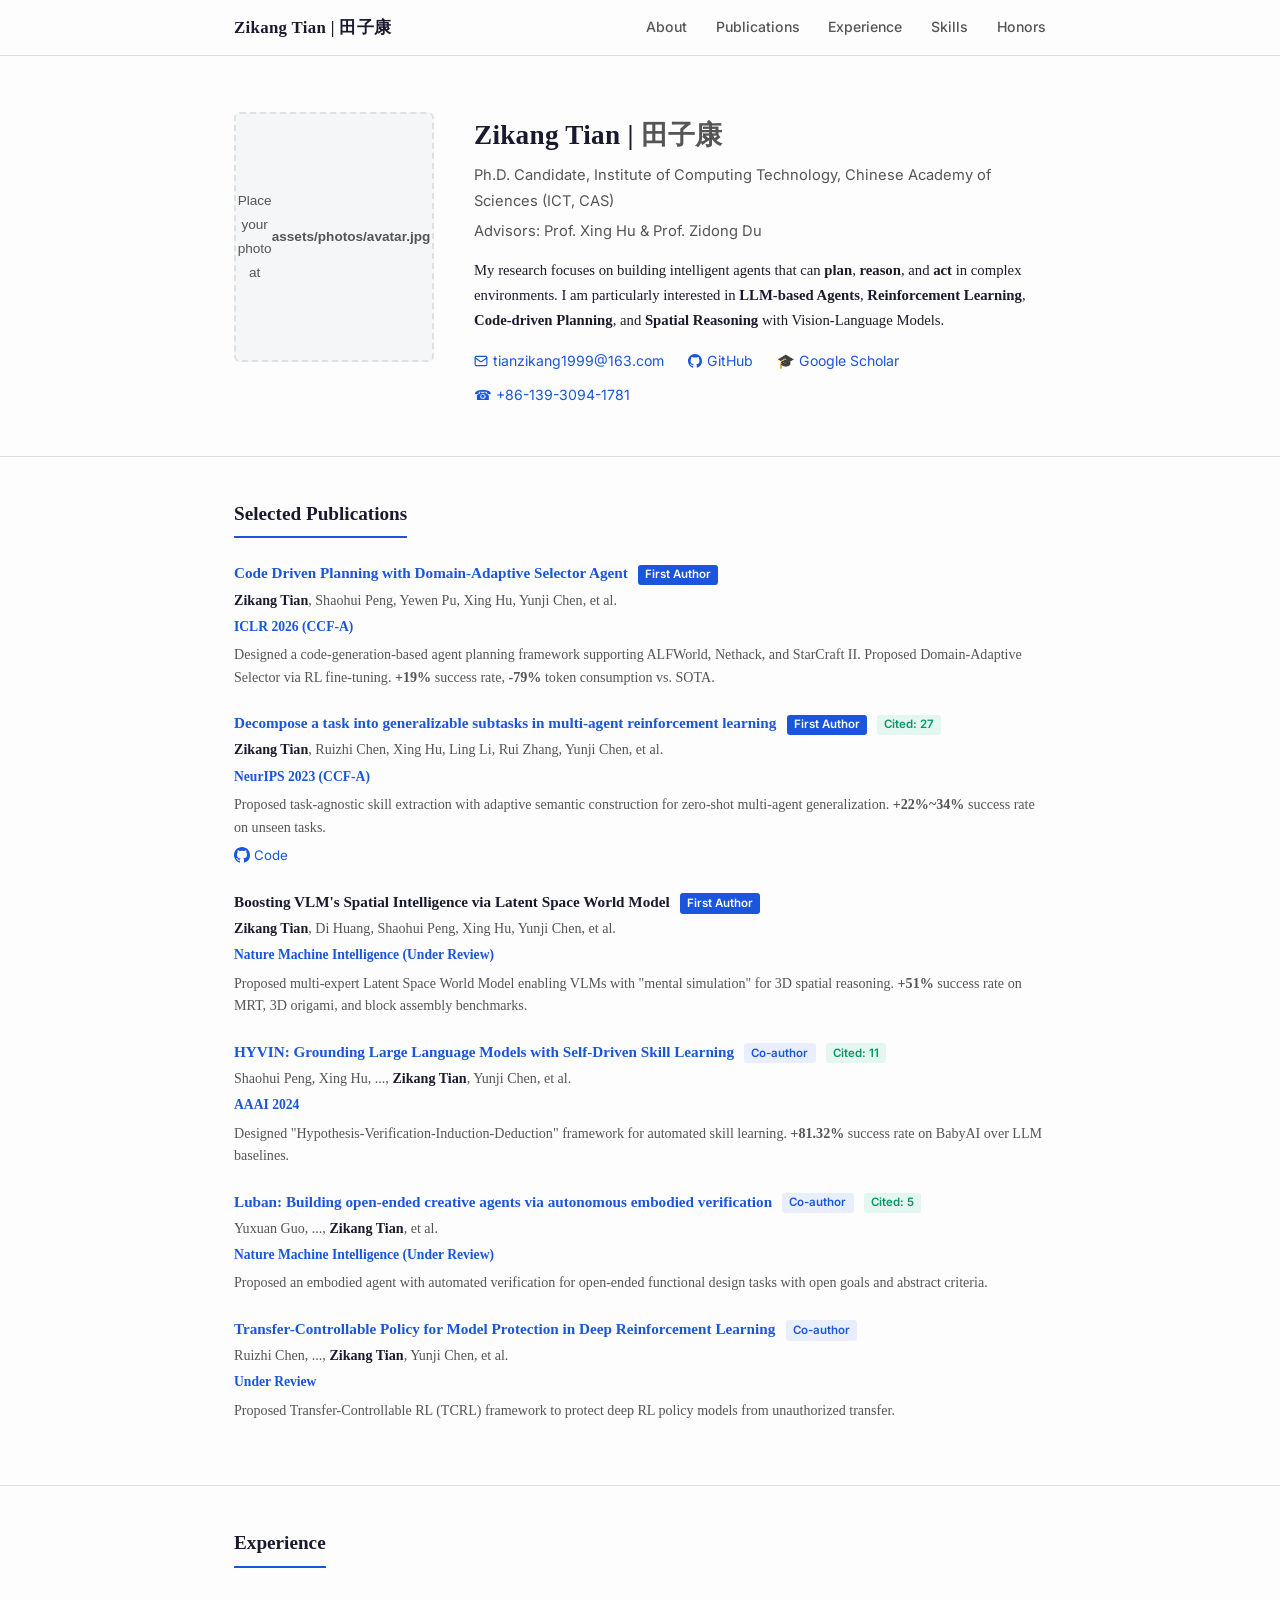
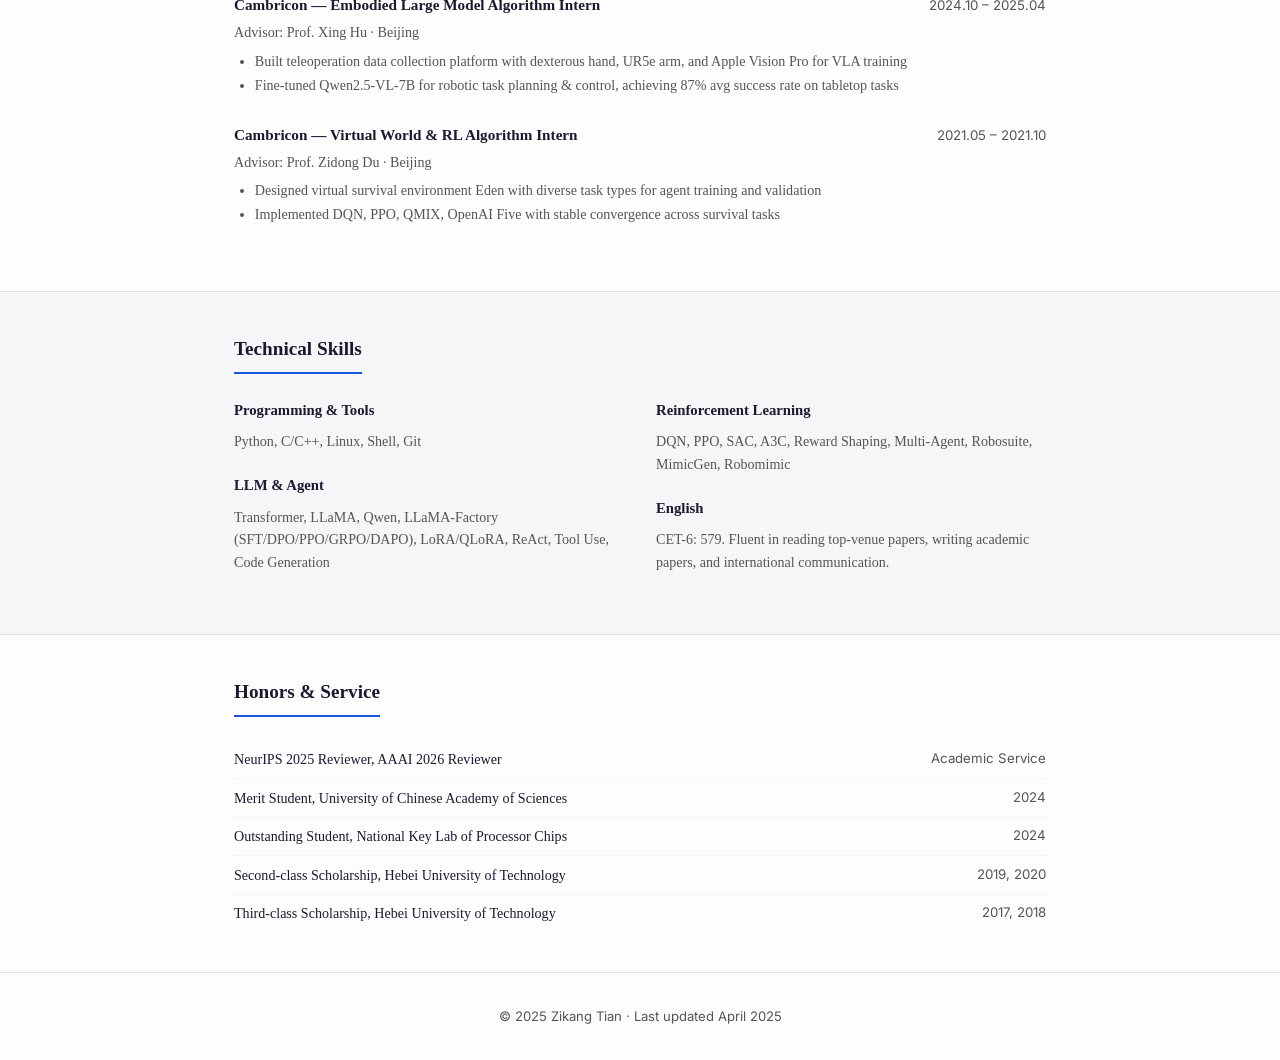
==== index.html @ a2cfc048 "Initial commit: personal academic website" ====
<!DOCTYPE html>
<html lang="en">
<head>
  <meta charset="UTF-8">
  <meta name="viewport" content="width=device-width,initial-scale=1">
  <title>Zikang Tian | AI Researcher</title>
  <meta name="description" content="Zikang Tian, PhD candidate at ICT, CAS. Research on LLM Agent, Reinforcement Learning, Planning and Reasoning.">
  <link rel="stylesheet" href="style.css">
  <link rel="preconnect" href="https://fonts.googleapis.com">
  <link href="https://fonts.googleapis.com/css2?family=Inter:wght@400;500;600;700&display=swap" rel="stylesheet">
</head>
<body>

<nav class="nav">
  <div class="wrapper">
    <span class="nav-name">Zikang Tian | 田子康</span>
    <button class="nav-toggle" id="navToggle" aria-label="Menu">&#9776;</button>
    <ul class="nav-links" id="navLinks">
      <li><a href="#about">About</a></li>
      <li><a href="#publications">Publications</a></li>
      <li><a href="#experience">Experience</a></li>
      <li><a href="#skills">Skills</a></li>
      <li><a href="#honors">Honors</a></li>
    </ul>
  </div>
</nav>

<!-- ======== HERO with photo ======== -->
<header class="hero" id="about">
  <div class="wrapper">
    <div class="hero-grid">
      <div class="hero-photo">
        <!-- Replace with your photo: assets/photos/avatar.jpg -->
        <img src="assets/photos/avatar.jpg" alt="Zikang Tian"
             onerror="this.outerHTML='<div class=\'photo-placeholder\'>Place your photo at<br><b>assets/photos/avatar.jpg</b></div>'">
      </div>
      <div class="hero-info">
        <h1>Zikang Tian | <span class="zh-name">田子康</span></h1>
        <p>Ph.D. Candidate, Institute of Computing Technology, Chinese Academy of Sciences (ICT, CAS)</p>
        <p>Advisors: Prof. Xing Hu &amp; Prof. Zidong Du</p>
        <div class="research">
          My research focuses on building intelligent agents that can <b>plan</b>, <b>reason</b>, and <b>act</b> in complex environments. I am particularly interested in <b>LLM-based Agents</b>, <b>Reinforcement Learning</b>, <b>Code-driven Planning</b>, and <b>Spatial Reasoning</b> with Vision-Language Models.
        </div>
        <div class="links">
          <a href="mailto:tianzikang1999@163.com"><svg height="14" width="14" viewBox="0 0 24 24" fill="none" stroke="currentColor" stroke-width="2" stroke-linecap="round" stroke-linejoin="round" style="vertical-align:text-bottom"><rect x="2" y="4" width="20" height="16" rx="2"/><path d="m22 7-8.97 5.7a1.94 1.94 0 0 1-2.06 0L2 7"/></svg> tianzikang1999@163.com</a>
          <a href="https://github.com/Felixvillas" target="_blank"><svg height="14" width="14" viewBox="0 0 16 16" fill="currentColor" style="vertical-align:text-bottom"><path d="M8 0C3.58 0 0 3.58 0 8c0 3.54 2.29 6.53 5.47 7.59.4.07.55-.17.55-.38 0-.19-.01-.82-.01-1.49-2.01.37-2.53-.49-2.69-.94-.09-.23-.48-.94-.82-1.13-.28-.15-.68-.52-.01-.53.63-.01 1.08.58 1.23.82.72 1.21 1.87.87 2.33.66.07-.52.28-.87.51-1.07-1.78-.2-3.64-.89-3.64-3.95 0-.87.31-1.59.82-2.15-.08-.2-.36-1.02.08-2.12 0 0 .67-.21 2.2.82.64-.18 1.32-.27 2-.27.68 0 1.36.09 2 .27 1.53-1.04 2.2-.82 2.2-.82.44 1.1.16 1.92.08 2.12.51.56.82 1.27.82 2.15 0 3.07-1.87 3.75-3.65 3.95.29.25.54.73.54 1.48 0 1.07-.01 1.93-.01 2.2 0 .21.15.46.55.38A8.013 8.013 0 0016 8c0-4.42-3.58-8-8-8z"></path></svg> GitHub</a>
          <a href="https://scholar.google.com/citations?user=JcxwjJcAAAAJ&hl=zh-CN" target="_blank">&#127891; Google Scholar</a>
          <a href="tel:+8613930941781">&#9742; +86-139-3094-1781</a>
        </div>
      </div>
    </div>
  </div>
</header>

<!-- ======== PUBLICATIONS ======== -->
<section id="publications">
  <div class="wrapper">
    <h2 class="section-title">Selected Publications</h2>

    <div class="pub">
      <div class="pub-title"><a href="https://openreview.net/forum?id=yDbJHQlrbf" target="_blank">Code Driven Planning with Domain-Adaptive Selector Agent</a> <span class="pub-badge badge-first">First Author</span></div>
      <div class="pub-authors"><strong>Zikang Tian</strong>, Shaohui Peng, Yewen Pu, Xing Hu, Yunji Chen, et al.</div>
      <div class="pub-venue">ICLR 2026 (CCF-A)</div>
      <div class="pub-desc">
        Designed a code-generation-based agent planning framework supporting ALFWorld, Nethack, and StarCraft II.
        Proposed Domain-Adaptive Selector via RL fine-tuning. <b>+19%</b> success rate, <b>-79%</b> token consumption vs. SOTA.
      </div>
    </div>

    <div class="pub">
      <div class="pub-title"><a href="https://openreview.net/forum?id=aky0dKv9ip" target="_blank">Decompose a task into generalizable subtasks in multi-agent reinforcement learning</a> <span class="pub-badge badge-first">First Author</span> <span class="badge-cite">Cited: 27</span></div>
      <div class="pub-authors"><strong>Zikang Tian</strong>, Ruizhi Chen, Xing Hu, Ling Li, Rui Zhang, Yunji Chen, et al.</div>
      <div class="pub-venue">NeurIPS 2023 (CCF-A)</div>
      <div class="pub-desc">
        Proposed task-agnostic skill extraction with adaptive semantic construction for zero-shot multi-agent generalization.
        <b>+22%~34%</b> success rate on unseen tasks.
      </div>
      <div class="pub-links"><a href="https://github.com/Felixvillas/DT2GS" target="_blank"><svg height="16" width="16" viewBox="0 0 16 16" fill="currentColor" style="vertical-align:text-bottom"><path d="M8 0C3.58 0 0 3.58 0 8c0 3.54 2.29 6.53 5.47 7.59.4.07.55-.17.55-.38 0-.19-.01-.82-.01-1.49-2.01.37-2.53-.49-2.69-.94-.09-.23-.48-.94-.82-1.13-.28-.15-.68-.52-.01-.53.63-.01 1.08.58 1.23.82.72 1.21 1.87.87 2.33.66.07-.52.28-.87.51-1.07-1.78-.2-3.64-.89-3.64-3.95 0-.87.31-1.59.82-2.15-.08-.2-.36-1.02.08-2.12 0 0 .67-.21 2.2.82.64-.18 1.32-.27 2-.27.68 0 1.36.09 2 .27 1.53-1.04 2.2-.82 2.2-.82.44 1.1.16 1.92.08 2.12.51.56.82 1.27.82 2.15 0 3.07-1.87 3.75-3.65 3.95.29.25.54.73.54 1.48 0 1.07-.01 1.93-.01 2.2 0 .21.15.46.55.38A8.013 8.013 0 0016 8c0-4.42-3.58-8-8-8z"></path></svg> Code</a></div>
    </div>

    <div class="pub">
      <div class="pub-title">Boosting VLM's Spatial Intelligence via Latent Space World Model <span class="pub-badge badge-first">First Author</span></div>
      <div class="pub-authors"><strong>Zikang Tian</strong>, Di Huang, Shaohui Peng, Xing Hu, Yunji Chen, et al.</div>
      <div class="pub-venue">Nature Machine Intelligence (Under Review)</div>
      <div class="pub-desc">
        Proposed multi-expert Latent Space World Model enabling VLMs with "mental simulation" for 3D spatial reasoning.
        <b>+51%</b> success rate on MRT, 3D origami, and block assembly benchmarks.
      </div>
    </div>

    <div class="pub">
      <div class="pub-title"><a href="https://ojs.aaai.org/index.php/AAAI/article/view/29376" target="_blank">HYVIN: Grounding Large Language Models with Self-Driven Skill Learning</a> <span class="pub-badge badge-collab">Co-author</span> <span class="badge-cite">Cited: 11</span></div>
      <div class="pub-authors">Shaohui Peng, Xing Hu, ..., <strong>Zikang Tian</strong>, Yunji Chen, et al.</div>
      <div class="pub-venue">AAAI 2024</div>
      <div class="pub-desc">
        Designed "Hypothesis-Verification-Induction-Deduction" framework for automated skill learning.
        <b>+81.32%</b> success rate on BabyAI over LLM baselines.
      </div>
    </div>

    <div class="pub">
      <div class="pub-title"><a href="https://arxiv.org/abs/2405.15414" target="_blank">Luban: Building open-ended creative agents via autonomous embodied verification</a> <span class="pub-badge badge-collab">Co-author</span> <span class="badge-cite">Cited: 5</span></div>
      <div class="pub-authors">Yuxuan Guo, ..., <strong>Zikang Tian</strong>, et al.</div>
      <div class="pub-venue">Nature Machine Intelligence (Under Review)</div>
      <div class="pub-desc">
        Proposed an embodied agent with automated verification for open-ended functional design tasks with open goals and abstract criteria.
      </div>
    </div>

    <div class="pub">
      <div class="pub-title"><a href="https://openreview.net/forum?id=IBKZTaJa0U" target="_blank">Transfer-Controllable Policy for Model Protection in Deep Reinforcement Learning</a> <span class="pub-badge badge-collab">Co-author</span></div>
      <div class="pub-authors">Ruizhi Chen, ..., <strong>Zikang Tian</strong>, Yunji Chen, et al.</div>
      <div class="pub-venue">Under Review</div>
      <div class="pub-desc">
        Proposed Transfer-Controllable RL (TCRL) framework to protect deep RL policy models from unauthorized transfer.
      </div>
    </div>

    <!-- <div class="pub" style="padding-left:1rem;border-left:3px solid var(--accent)">
      <div class="pub-title" style="font-size:.9rem">Patent: CN118863008A</div>
      <div class="pub-authors">Ruizhi Chen, <strong>Zikang Tian</strong>, et al. &mdash; A method and system for multi-agent policy model transfer with subtask semantic invariance.</div>
    </div> -->
  </div>
</section>

<!-- ======== EXPERIENCE ======== -->
<section id="experience">
  <div class="wrapper">
    <h2 class="section-title">Experience</h2>

    <div class="exp">
      <div class="exp-header">
        <span class="exp-title">Cambricon &mdash; Embodied Large Model Algorithm Intern</span>
        <span class="exp-date">2024.10 &ndash; 2025.04</span>
      </div>
      <div class="exp-sub">Advisor: Prof. Xing Hu &middot; Beijing</div>
      <ul class="exp-list">
        <li>Built teleoperation data collection platform with dexterous hand, UR5e arm, and Apple Vision Pro for VLA training</li>
        <li>Fine-tuned Qwen2.5-VL-7B for robotic task planning &amp; control, achieving 87% avg success rate on tabletop tasks</li>
      </ul>
    </div>

    <div class="exp">
      <div class="exp-header">
        <span class="exp-title">Cambricon &mdash; Virtual World &amp; RL Algorithm Intern</span>
        <span class="exp-date">2021.05 &ndash; 2021.10</span>
      </div>
      <div class="exp-sub">Advisor: Prof. Zidong Du &middot; Beijing</div>
      <ul class="exp-list">
        <li>Designed virtual survival environment Eden with diverse task types for agent training and validation</li>
        <li>Implemented DQN, PPO, QMIX, OpenAI Five with stable convergence across survival tasks</li>
      </ul>
    </div>
  </div>
</section>

<!-- ======== SKILLS ======== -->
<section id="skills" style="background:var(--bg-alt)">
  <div class="wrapper">
    <h2 class="section-title">Technical Skills</h2>
    <div class="skills-section">
      <div class="skill-group">
        <h3>Programming &amp; Tools</h3>
        <p>Python, C/C++, Linux, Shell, Git</p>
      </div>
      <div class="skill-group">
        <h3>LLM &amp; Agent</h3>
        <p>Transformer, LLaMA, Qwen, LLaMA-Factory (SFT/DPO/PPO/GRPO/DAPO), LoRA/QLoRA, ReAct, Tool Use, Code Generation</p>
      </div>
      <div class="skill-group">
        <h3>Reinforcement Learning</h3>
        <p>DQN, PPO, SAC, A3C, Reward Shaping, Multi-Agent, Robosuite, MimicGen, Robomimic</p>
      </div>
      <div class="skill-group">
        <h3>English</h3>
        <p>CET-6: 579. Fluent in reading top-venue papers, writing academic papers, and international communication.</p>
      </div>
    </div>
  </div>
</section>

<!-- ======== HONORS ======== -->
<section id="honors">
  <div class="wrapper">
    <h2 class="section-title">Honors &amp; Service</h2>
    <table class="honors-table">
      <tr><td>NeurIPS 2025 Reviewer, AAAI 2026 Reviewer</td><td>Academic Service</td></tr>
      <tr><td>Merit Student, University of Chinese Academy of Sciences</td><td>2024</td></tr>
      <tr><td>Outstanding Student, National Key Lab of Processor Chips</td><td>2024</td></tr>
      <tr><td>Second-class Scholarship, Hebei University of Technology</td><td>2019, 2020</td></tr>
      <tr><td>Third-class Scholarship, Hebei University of Technology</td><td>2017, 2018</td></tr>
    </table>
  </div>
</section>

<footer class="footer">
  <p>&copy; 2025 Zikang Tian &middot; Last updated April 2025</p>
</footer>

<script src="script.js"></script>
</body>
</html>
---- style.css ----
*,*::before,*::after{margin:0;padding:0;box-sizing:border-box}
:root{
  --bg:#fdfdfd;
  --bg-alt:#f5f6f8;
  --text:#1a1a2e;
  --text2:#555;
  --accent:#1a56db;
  --accent-light:#e8eefb;
  --border:#e0e0e0;
  --radius:6px;
  --max-w:860px;
}
html{scroll-behavior:smooth;font-size:16px}
body{background:var(--bg);color:var(--text);font-family:'Palatino Linotype','Book Antiqua',Palatino,'Noto Serif SC',Georgia,serif;line-height:1.75}
a{color:var(--accent);text-decoration:none}
a:hover{text-decoration:underline}
::selection{background:var(--accent);color:#fff}

/* LAYOUT */
.wrapper{max-width:var(--max-w);margin:0 auto;padding:0 1.5rem}

/* NAV */
.nav{border-bottom:1px solid var(--border);padding:.8rem 0;position:sticky;top:0;background:rgba(253,253,253,.95);backdrop-filter:blur(8px);z-index:50}
.nav .wrapper{display:flex;justify-content:space-between;align-items:center}
.nav-name{font-weight:700;font-size:1.05rem;color:var(--text);letter-spacing:.02em}
.nav-links{display:flex;gap:1.8rem;list-style:none}
.nav-links a{color:var(--text2);font-size:.88rem;font-family:'Inter',system-ui,sans-serif;font-weight:500;text-decoration:none;transition:color .2s}
.nav-links a:hover{color:var(--accent);text-decoration:none}
.nav-toggle{display:none;background:none;border:none;font-size:1.4rem;cursor:pointer;color:var(--text)}

/* HERO — photo prominent */
.hero{padding:3.5rem 0 3rem;border-bottom:1px solid var(--border)}
.hero-grid{display:grid;grid-template-columns:200px 1fr;gap:2.5rem;align-items:start}
.hero-photo img{width:200px;height:250px;object-fit:cover;border-radius:var(--radius);border:1px solid var(--border)}
.hero-photo .photo-placeholder{width:200px;height:250px;display:flex;align-items:center;justify-content:center;background:var(--bg-alt);border:2px dashed var(--border);border-radius:var(--radius);color:var(--text2);font-size:.85rem;text-align:center;font-family:sans-serif;padding:1rem}
.hero-info h1{font-size:1.7rem;font-weight:700;margin-bottom:.2rem;letter-spacing:.01em}
.hero-info .zh-name{font-size:inherit;color:var(--text2);font-weight:inherit}
.hero-info p{font-size:.92rem;color:var(--text2);margin-bottom:.3rem;font-family:'Inter',system-ui,sans-serif}
.hero-info .research{margin-top:.8rem;font-size:.92rem;line-height:1.7;color:var(--text)}
.hero-info .links{margin-top:1rem;display:flex;flex-wrap:wrap;gap:.6rem 1.5rem;font-family:'Inter',system-ui,sans-serif;font-size:.88rem}
.hero-info .links a{display:inline-flex;align-items:center;gap:.3rem}

/* SECTION */
section{padding:2.5rem 0}
section+section{border-top:1px solid var(--border)}
.section-title{font-size:1.2rem;font-weight:700;margin-bottom:1.5rem;padding-bottom:.4rem;border-bottom:2px solid var(--accent);display:inline-block}

/* PUBLICATION ITEM */
.pub{margin-bottom:1.5rem}
.pub-title{font-weight:600;font-size:.95rem;line-height:1.5}
.pub-authors{font-size:.88rem;color:var(--text2);margin:.15rem 0}
.pub-authors strong{color:var(--text);font-weight:600}
.pub-venue{font-size:.85rem;font-weight:600;color:var(--accent)}
.pub-desc{font-size:.88rem;color:var(--text2);margin-top:.3rem;line-height:1.6}
.pub-links{margin-top:.35rem;font-size:.83rem;font-family:'Inter',system-ui,sans-serif}
.pub-links a{margin-right:1rem}
.pub-badge{display:inline-block;font-size:.72rem;padding:.1rem .45rem;border-radius:3px;font-weight:600;font-family:'Inter',system-ui,sans-serif;vertical-align:middle;margin-left:.4rem}
.badge-first{background:var(--accent);color:#fff}
.badge-collab{background:var(--accent-light);color:var(--accent)}
.badge-cite{background:rgba(16,185,129,.1);color:#059669;font-size:.72rem;padding:.1rem .45rem;border-radius:3px;font-weight:600;font-family:'Inter',system-ui,sans-serif;vertical-align:middle;margin-left:.4rem;display:inline-block}

/* EXPERIENCE */
.exp{margin-bottom:1.5rem}
.exp-header{display:flex;justify-content:space-between;align-items:baseline;flex-wrap:wrap;gap:.3rem}
.exp-title{font-weight:600;font-size:.95rem}
.exp-date{font-size:.83rem;color:var(--text2);font-family:'Inter',system-ui,sans-serif;white-space:nowrap}
.exp-sub{font-size:.88rem;color:var(--text2);margin:.1rem 0 .3rem}
.exp-list{list-style:disc;padding-left:1.3rem;font-size:.88rem;color:var(--text2);line-height:1.7}

/* SKILLS */
.skills-section{columns:2;column-gap:2rem}
.skill-group{break-inside:avoid;margin-bottom:1.3rem}
.skill-group h3{font-size:.92rem;font-weight:600;margin-bottom:.4rem}
.skill-group p{font-size:.88rem;color:var(--text2);line-height:1.6}

/* HONORS */
.honors-table{width:100%;font-size:.88rem;border-collapse:collapse}
.honors-table td{padding:.4rem 0;vertical-align:top}
.honors-table td:last-child{text-align:right;color:var(--text2);white-space:nowrap;padding-left:1rem;font-family:'Inter',system-ui,sans-serif;font-size:.83rem}
.honors-table tr+tr td{border-top:1px solid var(--bg-alt)}

/* FOOTER */
.footer{text-align:center;padding:2rem 0;border-top:1px solid var(--border);color:var(--text2);font-size:.82rem;font-family:'Inter',system-ui,sans-serif}

/* RESPONSIVE */
@media(max-width:640px){
  .hero-grid{grid-template-columns:1fr;justify-items:center;text-align:center}
  .hero-photo img,.hero-photo .photo-placeholder{width:160px;height:200px}
  .hero-info .links{justify-content:center}
  .nav-links{display:none;position:absolute;top:100%;left:0;right:0;background:var(--bg);flex-direction:column;padding:1rem 1.5rem;gap:.7rem;border-bottom:1px solid var(--border);box-shadow:0 4px 12px rgba(0,0,0,.05)}
  .nav-links.open{display:flex}
  .nav-toggle{display:block}
  .skills-section{columns:1}
  .exp-header{flex-direction:column}
}
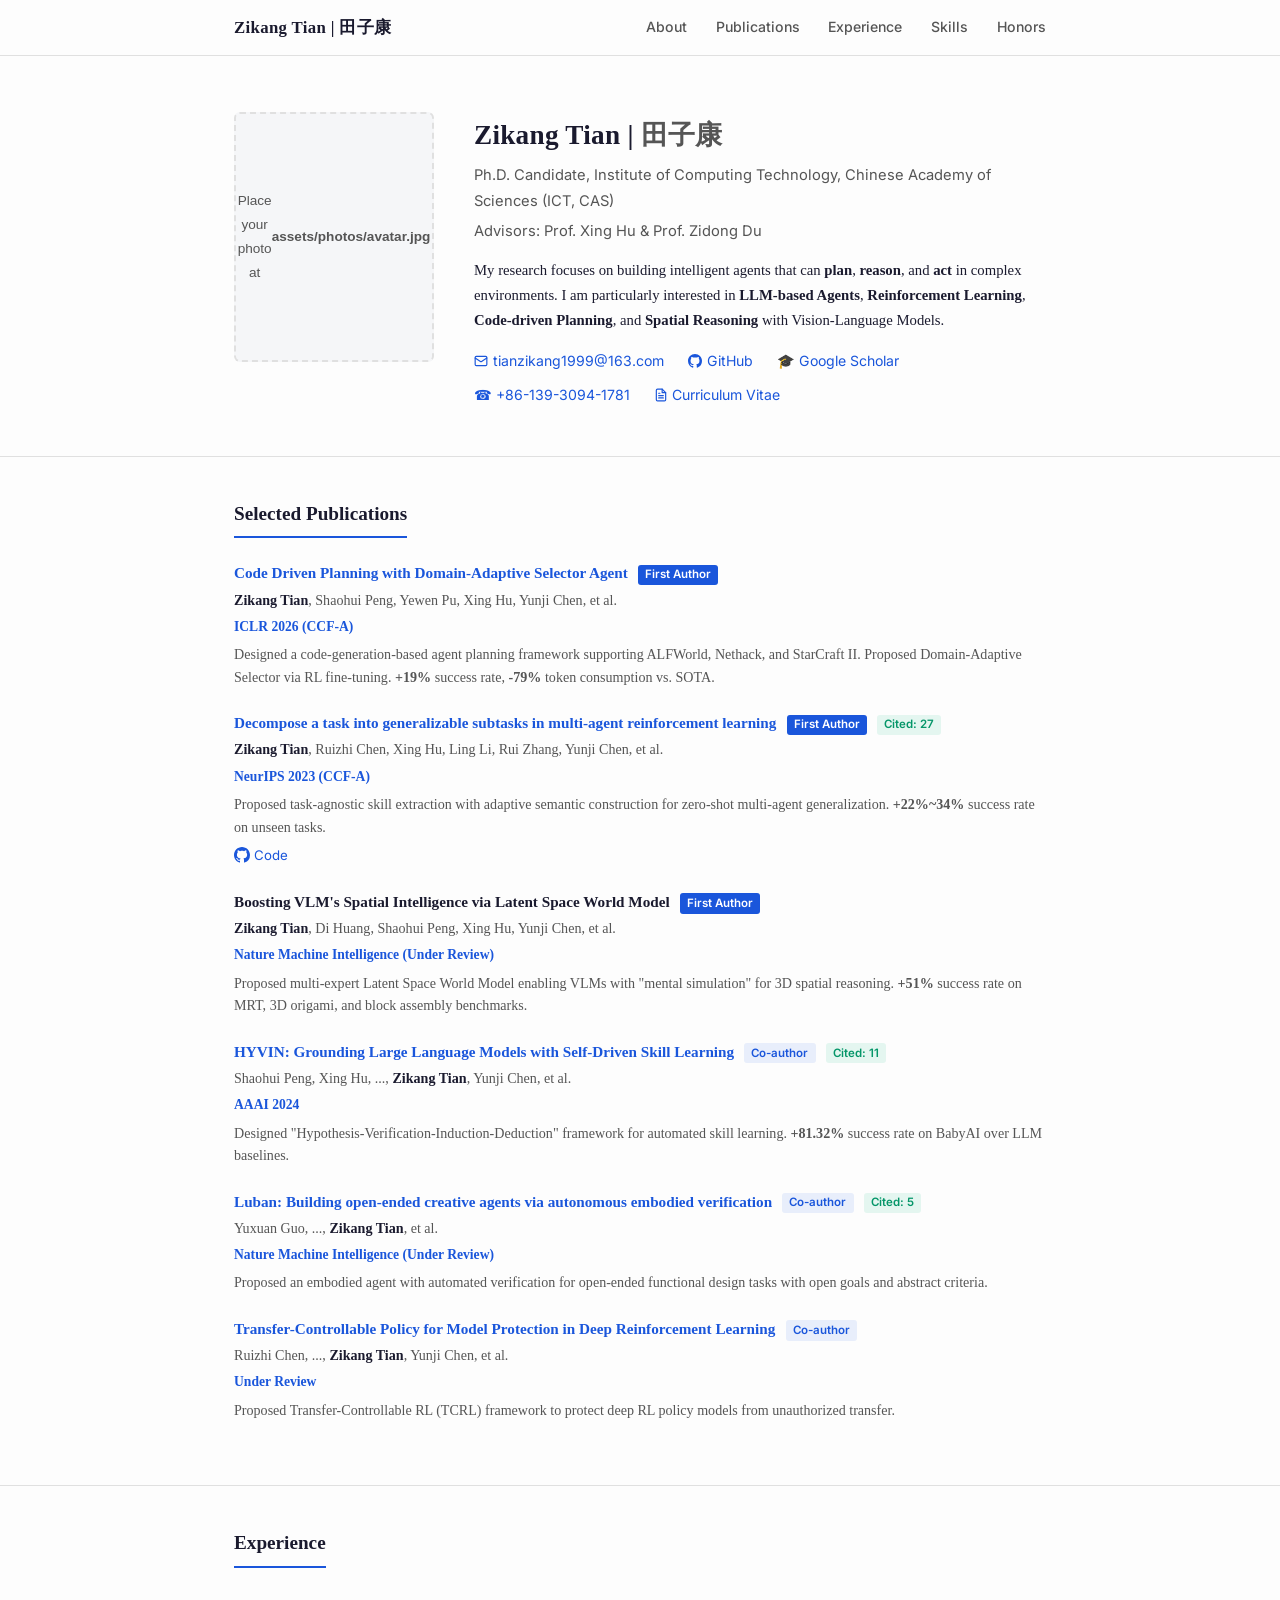
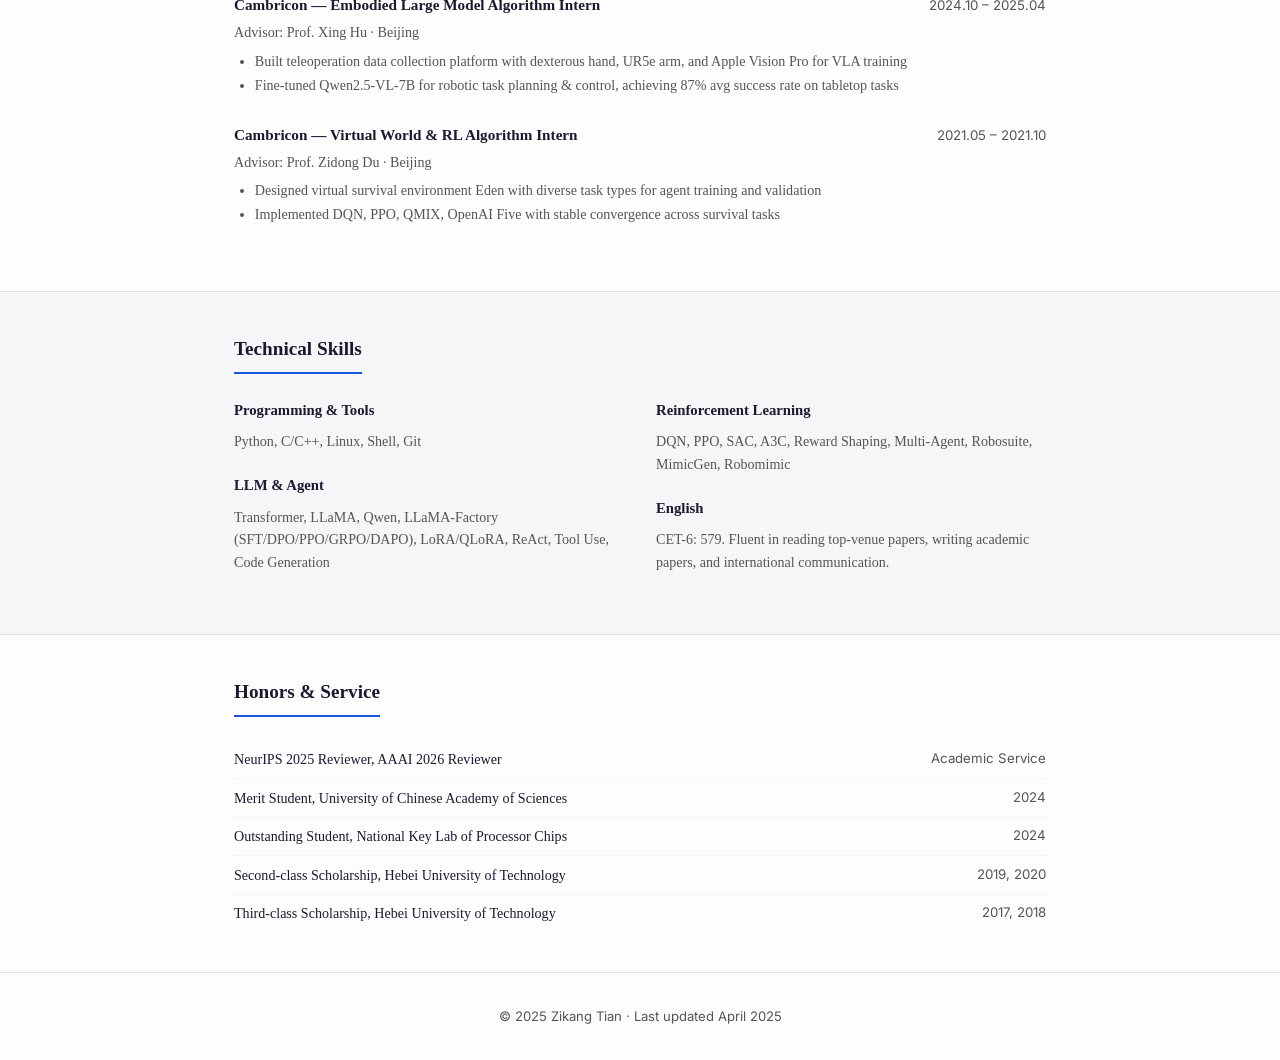
==== commit 409d3f34: "upload Curriculum Vitae" ====
--- a/index.html
+++ b/index.html
@@ -46,6 +46,17 @@
           <a href="https://github.com/Felixvillas" target="_blank"><svg height="14" width="14" viewBox="0 0 16 16" fill="currentColor" style="vertical-align:text-bottom"><path d="M8 0C3.58 0 0 3.58 0 8c0 3.54 2.29 6.53 5.47 7.59.4.07.55-.17.55-.38 0-.19-.01-.82-.01-1.49-2.01.37-2.53-.49-2.69-.94-.09-.23-.48-.94-.82-1.13-.28-.15-.68-.52-.01-.53.63-.01 1.08.58 1.23.82.72 1.21 1.87.87 2.33.66.07-.52.28-.87.51-1.07-1.78-.2-3.64-.89-3.64-3.95 0-.87.31-1.59.82-2.15-.08-.2-.36-1.02.08-2.12 0 0 .67-.21 2.2.82.64-.18 1.32-.27 2-.27.68 0 1.36.09 2 .27 1.53-1.04 2.2-.82 2.2-.82.44 1.1.16 1.92.08 2.12.51.56.82 1.27.82 2.15 0 3.07-1.87 3.75-3.65 3.95.29.25.54.73.54 1.48 0 1.07-.01 1.93-.01 2.2 0 .21.15.46.55.38A8.013 8.013 0 0016 8c0-4.42-3.58-8-8-8z"></path></svg> GitHub</a>
           <a href="https://scholar.google.com/citations?user=JcxwjJcAAAAJ&hl=zh-CN" target="_blank">&#127891; Google Scholar</a>
           <a href="tel:+8613930941781">&#9742; +86-139-3094-1781</a>
+          <!-- 新增的 CV 链接 -->
+          <a href="./assets/CV_ZikangTian.pdf" target="_blank">
+            <svg height="14" width="14" viewBox="0 0 24 24" fill="none" stroke="currentColor" stroke-width="2" stroke-linecap="round" stroke-linejoin="round" style="vertical-align:text-bottom">
+              <path d="M14 2H6a2 2 0 0 0-2 2v16a2 2 0 0 0 2 2h12a2 2 0 0 0 2-2V8z"/>
+              <polyline points="14 2 14 8 20 8"/>
+              <line x1="16" y1="13" x2="8" y2="13"/>
+              <line x1="16" y1="17" x2="8" y2="17"/>
+              <polyline points="10 9 9 9 8 9"/>
+            </svg> 
+            Curriculum Vitae
+          </a>
         </div>
       </div>
     </div>
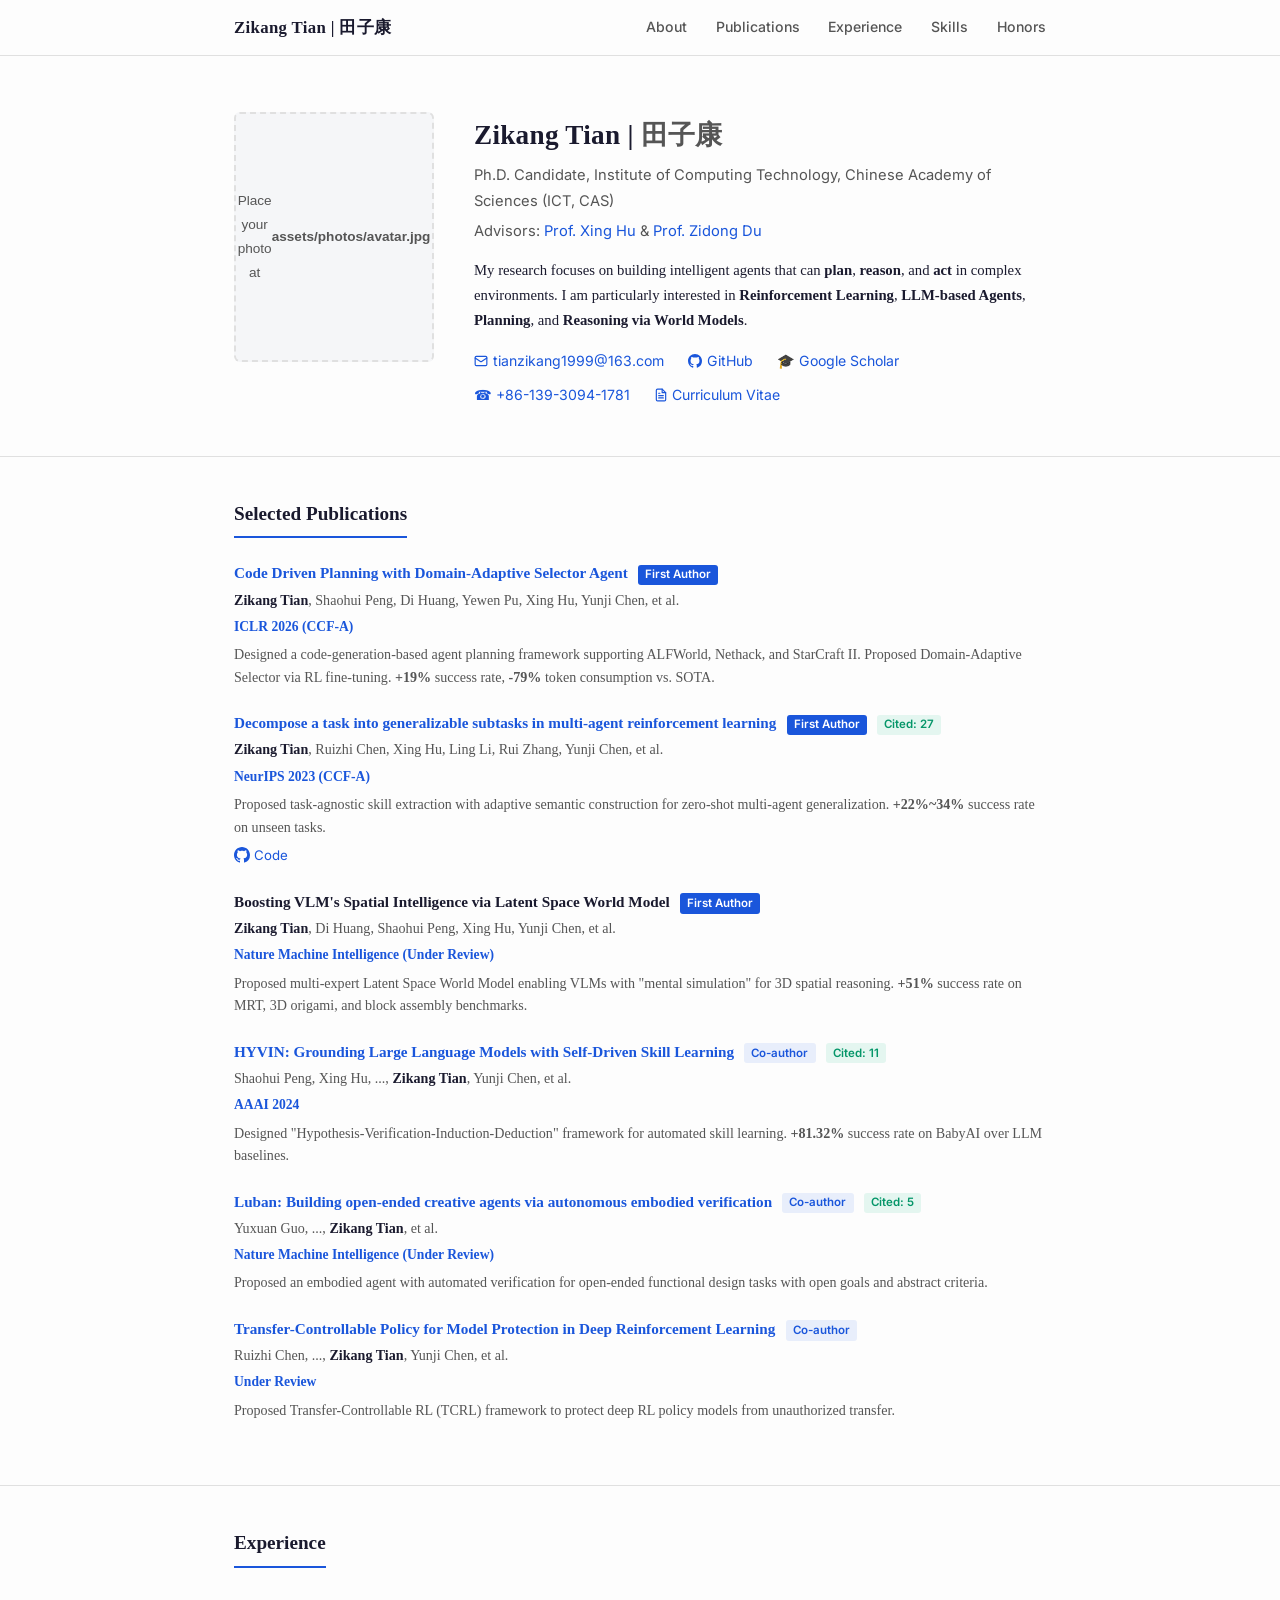
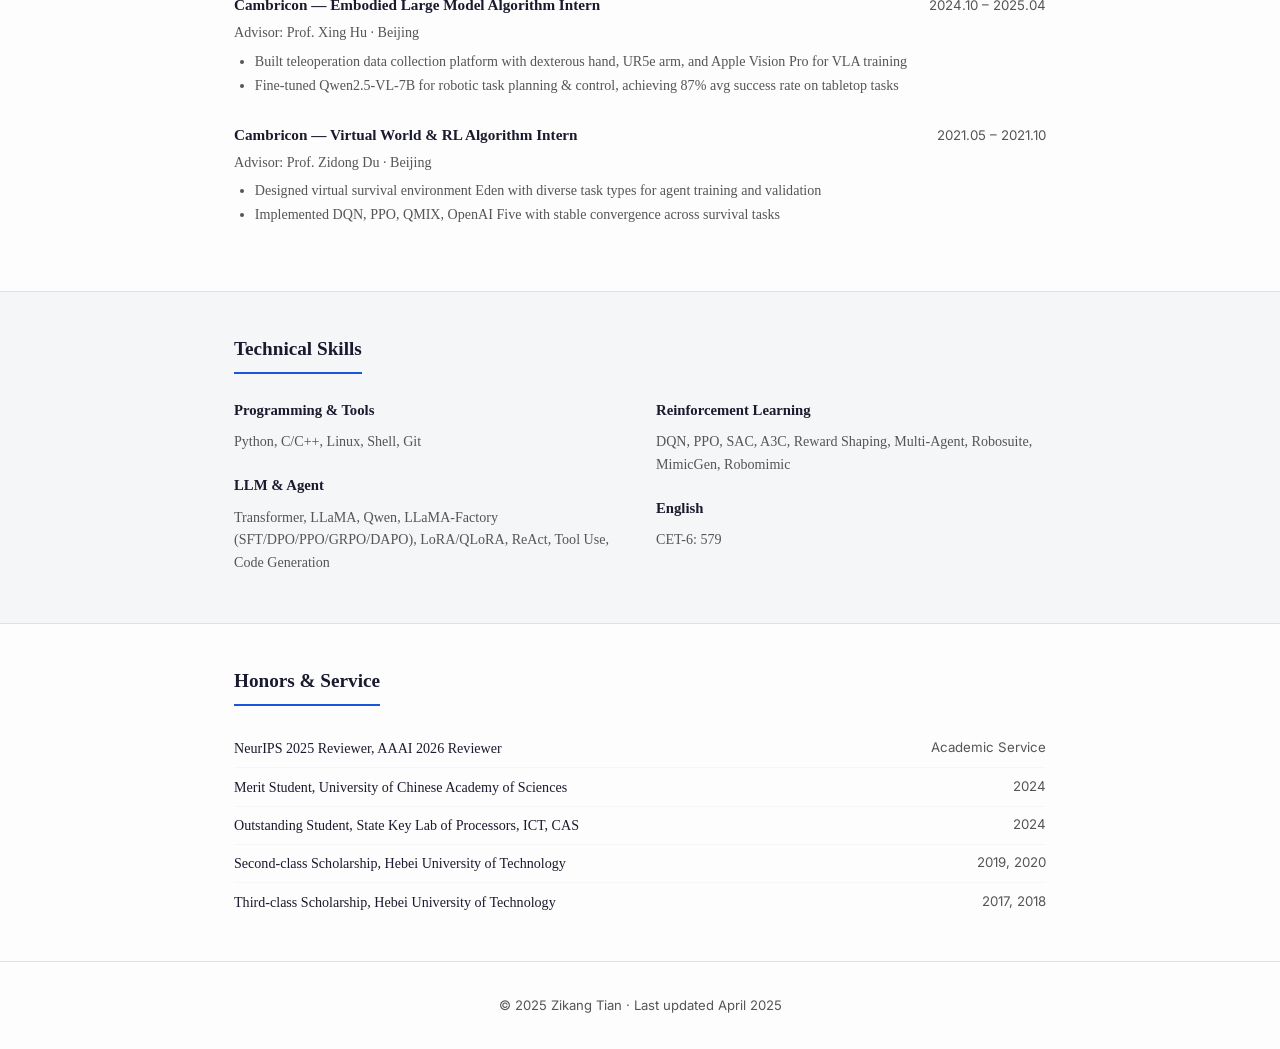
==== commit 777f76da: "update" ====
--- a/index.html
+++ b/index.html
@@ -37,9 +37,17 @@
       <div class="hero-info">
         <h1>Zikang Tian | <span class="zh-name">田子康</span></h1>
         <p>Ph.D. Candidate, Institute of Computing Technology, Chinese Academy of Sciences (ICT, CAS)</p>
-        <p>Advisors: Prof. Xing Hu &amp; Prof. Zidong Du</p>
+        <!-- <p>Advisors: Prof. Xing Hu &amp; Prof. Zidong Du</p> -->
+        <!-- <p>Advisors: 
+        Prof. Xing Hu <a href="https://scholar.google.com/citations?user=Hc3iRxUAAAAJ&hl=zh-CN&oi=ao" target="_blank" title="Google Scholar"><i class="fas fa-graduation-cap"></i></a> & 
+        Prof. Zidong Du <a href="https://scholar.google.com/citations?user=8N9ym9YAAAAJ&hl=zh-CN&oi=ao" target="_blank" title="Google Scholar"><i class="fas fa-graduation-cap"></i></a>
+        </p> -->
+        <p>Advisors: 
+          <a href="https://scholar.google.com/citations?user=Hc3iRxUAAAAJ&hl=zh-CN&oi=ao" target="_blank">Prof. Xing Hu</a> & 
+          <a href="https://scholar.google.com/citations?user=8N9ym9YAAAAJ&hl=zh-CN&oi=ao" target="_blank">Prof. Zidong Du</a>
+        </p>
         <div class="research">
-          My research focuses on building intelligent agents that can <b>plan</b>, <b>reason</b>, and <b>act</b> in complex environments. I am particularly interested in <b>LLM-based Agents</b>, <b>Reinforcement Learning</b>, <b>Code-driven Planning</b>, and <b>Spatial Reasoning</b> with Vision-Language Models.
+          My research focuses on building intelligent agents that can <b>plan</b>, <b>reason</b>, and <b>act</b> in complex environments. I am particularly interested in <b>Reinforcement Learning</b>, <b>LLM-based Agents</b>, <b>Planning</b>, and <b>Reasoning via World Models</b>.
         </div>
         <div class="links">
           <a href="mailto:tianzikang1999@163.com"><svg height="14" width="14" viewBox="0 0 24 24" fill="none" stroke="currentColor" stroke-width="2" stroke-linecap="round" stroke-linejoin="round" style="vertical-align:text-bottom"><rect x="2" y="4" width="20" height="16" rx="2"/><path d="m22 7-8.97 5.7a1.94 1.94 0 0 1-2.06 0L2 7"/></svg> tianzikang1999@163.com</a>
@@ -70,7 +78,7 @@
 
     <div class="pub">
       <div class="pub-title"><a href="https://openreview.net/forum?id=yDbJHQlrbf" target="_blank">Code Driven Planning with Domain-Adaptive Selector Agent</a> <span class="pub-badge badge-first">First Author</span></div>
-      <div class="pub-authors"><strong>Zikang Tian</strong>, Shaohui Peng, Yewen Pu, Xing Hu, Yunji Chen, et al.</div>
+      <div class="pub-authors"><strong>Zikang Tian</strong>, Shaohui Peng, Di Huang, Yewen Pu, Xing Hu, Yunji Chen, et al.</div>
       <div class="pub-venue">ICLR 2026 (CCF-A)</div>
       <div class="pub-desc">
         Designed a code-generation-based agent planning framework supporting ALFWorld, Nethack, and StarCraft II.
@@ -184,7 +192,7 @@
       </div>
       <div class="skill-group">
         <h3>English</h3>
-        <p>CET-6: 579. Fluent in reading top-venue papers, writing academic papers, and international communication.</p>
+        <p>CET-6: 579</p>
       </div>
     </div>
   </div>
@@ -197,7 +205,7 @@
     <table class="honors-table">
       <tr><td>NeurIPS 2025 Reviewer, AAAI 2026 Reviewer</td><td>Academic Service</td></tr>
       <tr><td>Merit Student, University of Chinese Academy of Sciences</td><td>2024</td></tr>
-      <tr><td>Outstanding Student, National Key Lab of Processor Chips</td><td>2024</td></tr>
+      <tr><td>Outstanding Student, State Key Lab of Processors, ICT, CAS</td><td>2024</td></tr>
       <tr><td>Second-class Scholarship, Hebei University of Technology</td><td>2019, 2020</td></tr>
       <tr><td>Third-class Scholarship, Hebei University of Technology</td><td>2017, 2018</td></tr>
     </table>
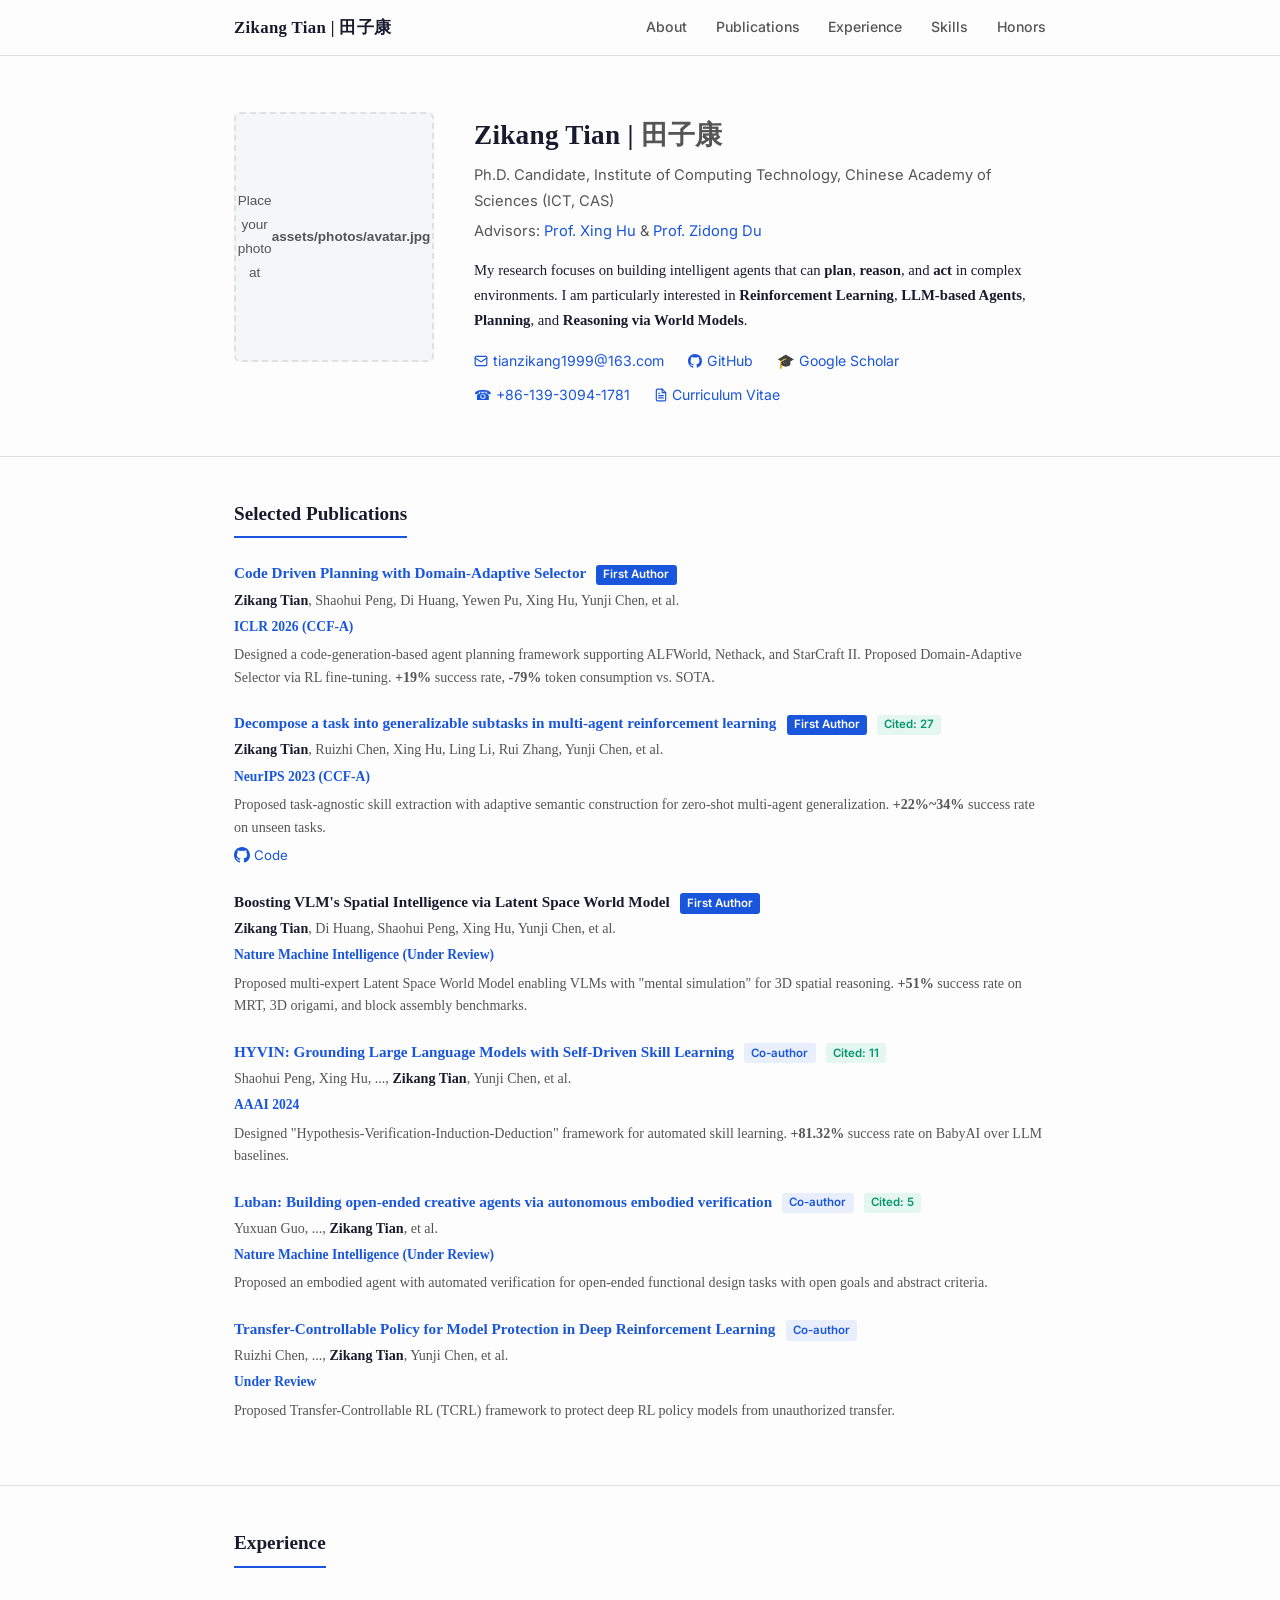
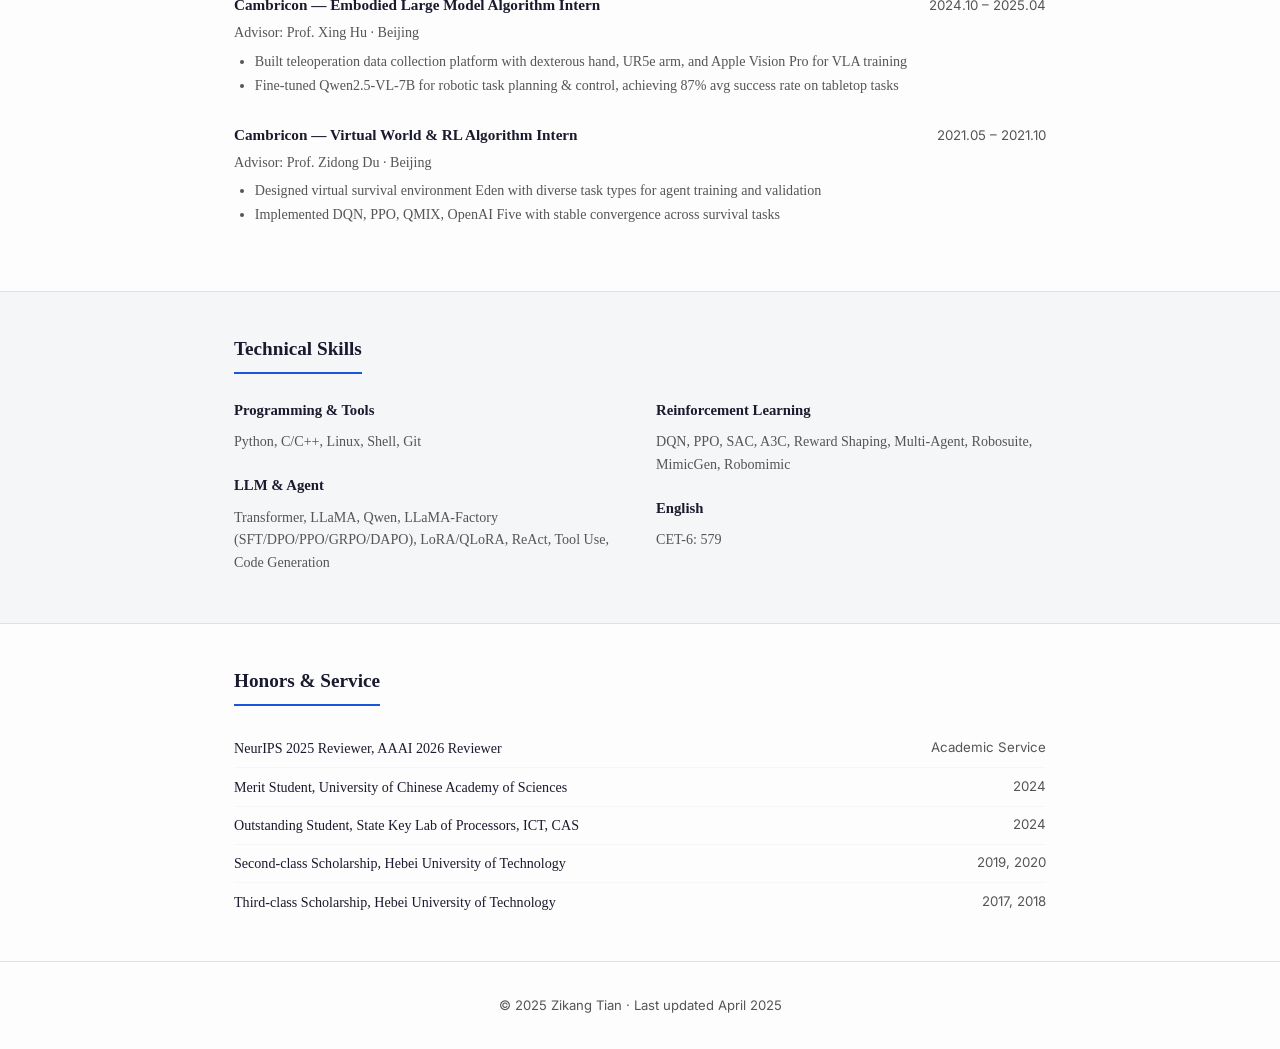
==== commit 9340147e: "update job-seeking poster" ====
--- a/index.html
+++ b/index.html
@@ -77,7 +77,7 @@
     <h2 class="section-title">Selected Publications</h2>
 
     <div class="pub">
-      <div class="pub-title"><a href="https://openreview.net/forum?id=yDbJHQlrbf" target="_blank">Code Driven Planning with Domain-Adaptive Selector Agent</a> <span class="pub-badge badge-first">First Author</span></div>
+      <div class="pub-title"><a href="https://openreview.net/forum?id=yDbJHQlrbf" target="_blank">Code Driven Planning with Domain-Adaptive Selector</a> <span class="pub-badge badge-first">First Author</span></div>
       <div class="pub-authors"><strong>Zikang Tian</strong>, Shaohui Peng, Di Huang, Yewen Pu, Xing Hu, Yunji Chen, et al.</div>
       <div class="pub-venue">ICLR 2026 (CCF-A)</div>
       <div class="pub-desc">
